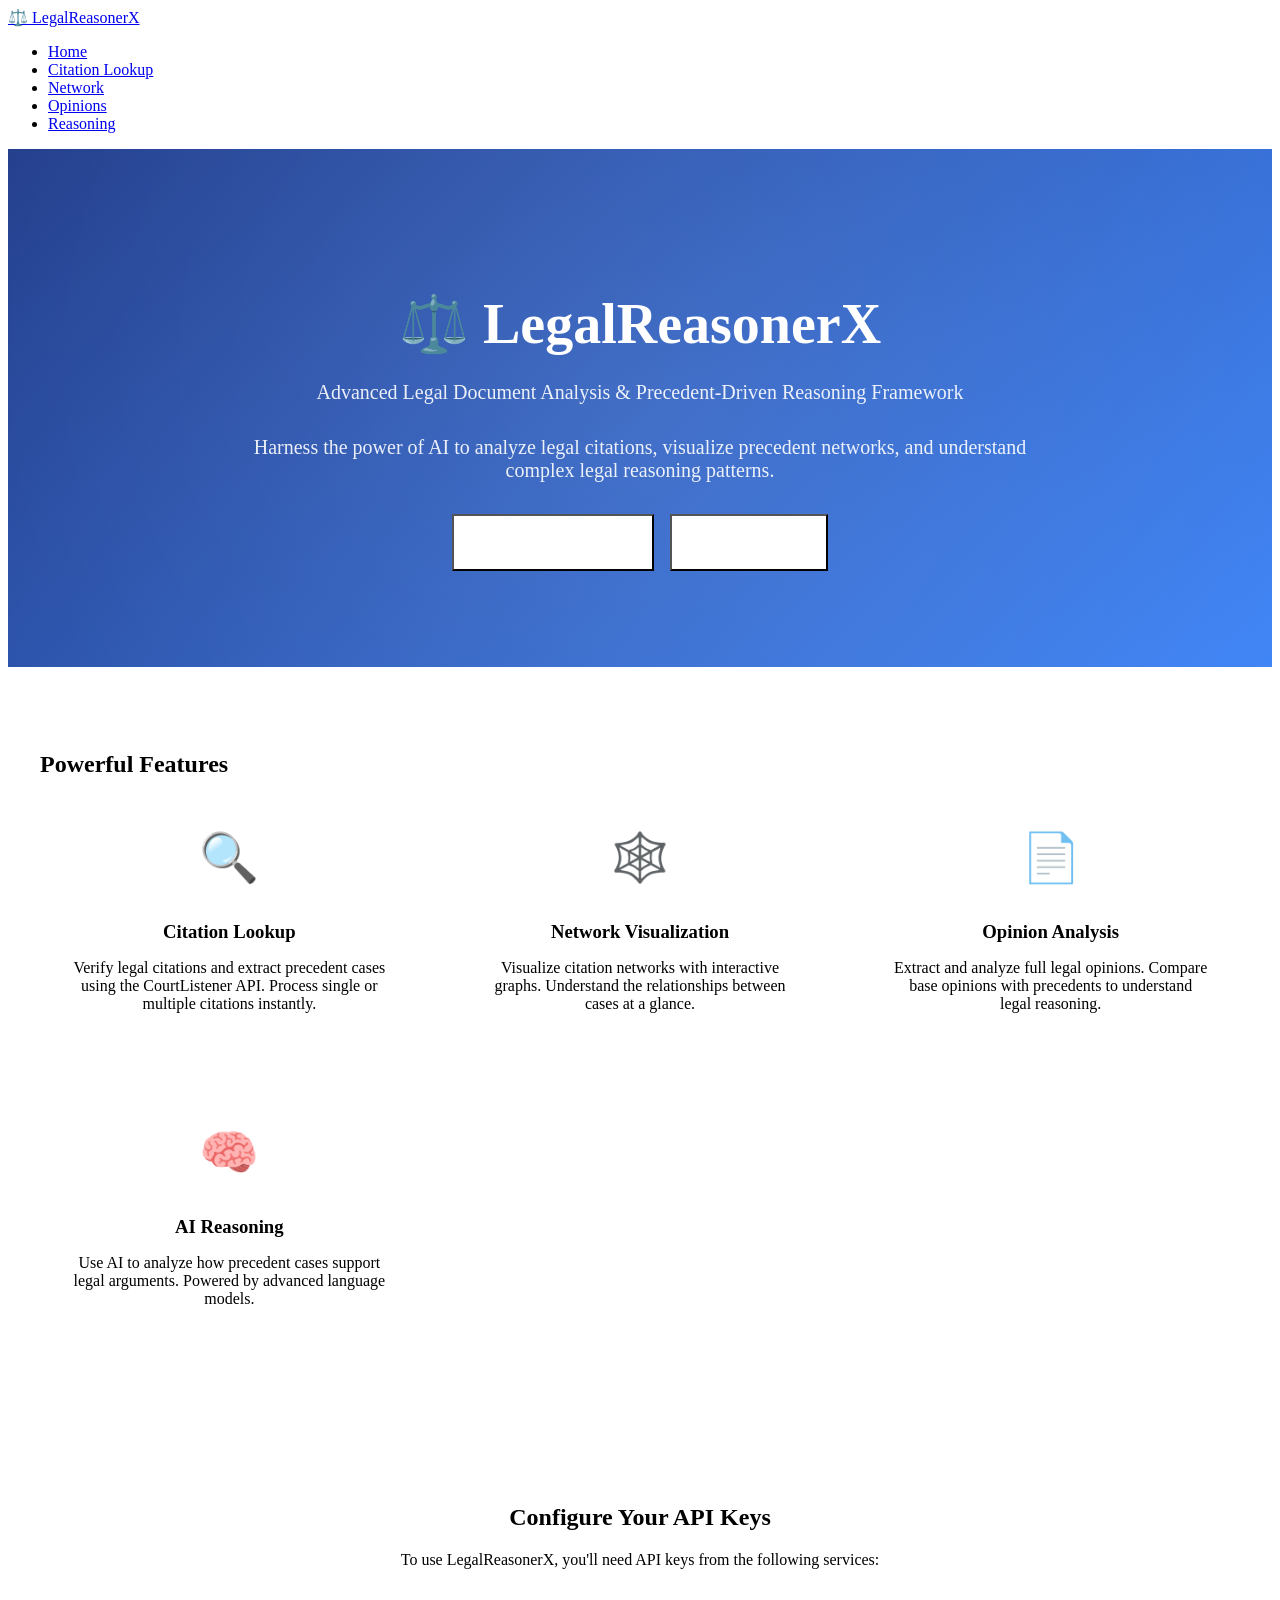
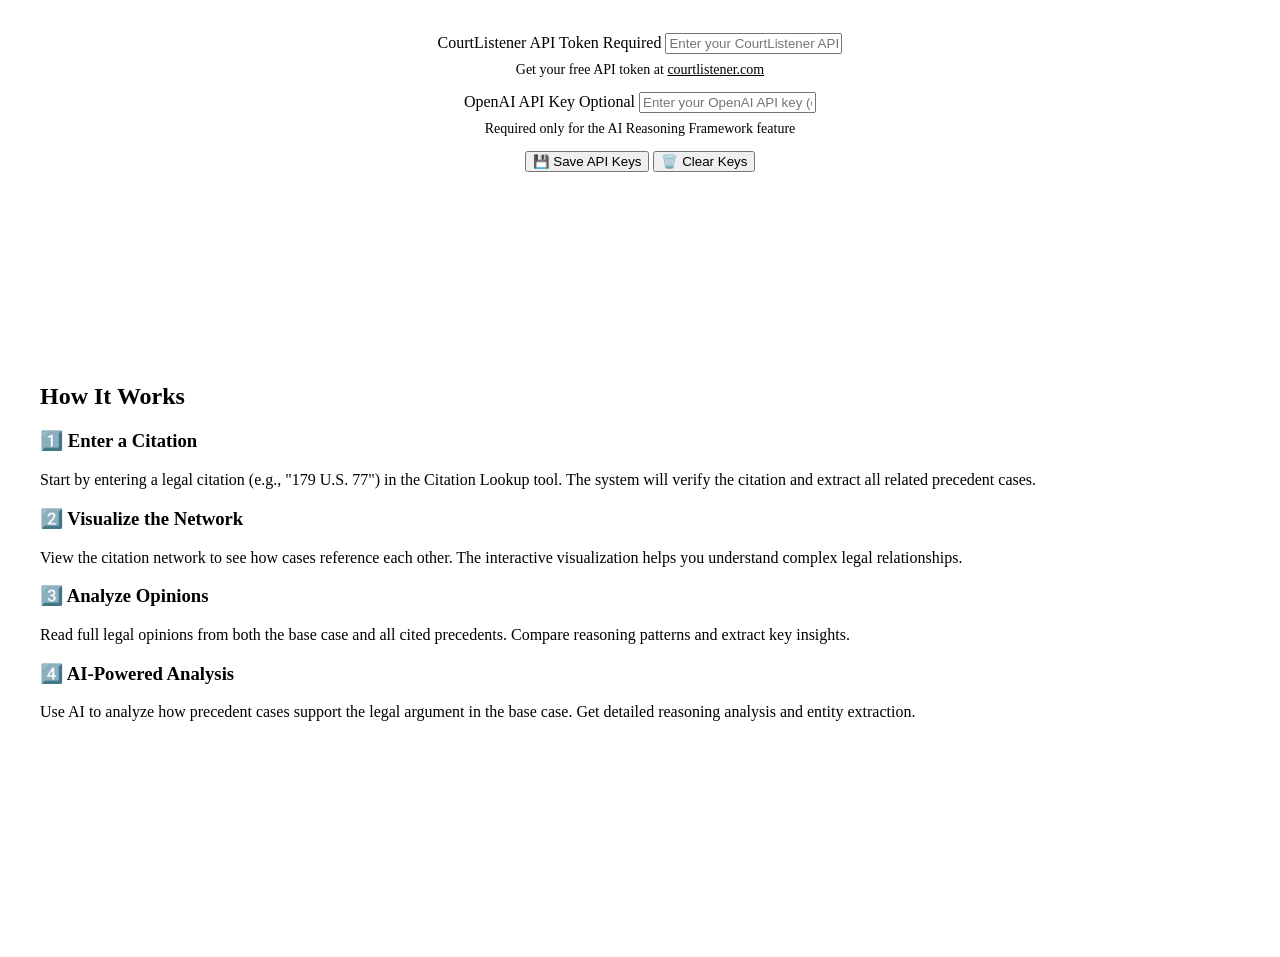
==== frontend/index.html @ f6cf5704 "Transform Streamlit app to modern web application with micro-interactions 🎨 Major Transformation: - " ====
<!DOCTYPE html>
<html lang="en">
<head>
    <meta charset="UTF-8">
    <meta name="viewport" content="width=device-width, initial-scale=1.0">
    <title>LegalReasonerX - Legal Document Analysis System</title>
    <link rel="stylesheet" href="/css/main.css">
    <link href="https://fonts.googleapis.com/css2?family=Inter:wght@400;500;600;700;800&display=swap" rel="stylesheet">
    <style>
        /* Landing Page Specific Styles */
        .hero {
            background: linear-gradient(135deg, #1E3A8A 0%, #3B82F6 100%);
            color: white;
            padding: 6rem 2rem;
            text-align: center;
            position: relative;
            overflow: hidden;
        }

        .hero::before {
            content: '';
            position: absolute;
            top: -50%;
            right: -50%;
            width: 200%;
            height: 200%;
            background: radial-gradient(circle, rgba(255,255,255,0.1) 0%, transparent 70%);
            animation: pulse 4s ease-in-out infinite;
        }

        .hero-content {
            position: relative;
            z-index: 1;
            max-width: 800px;
            margin: 0 auto;
        }

        .hero h1 {
            color: white;
            font-size: 3.5rem;
            margin-bottom: 1.5rem;
            animation: slideInDown 0.8s ease-out;
        }

        .hero p {
            color: rgba(255, 255, 255, 0.9);
            font-size: 1.25rem;
            margin-bottom: 2rem;
            animation: slideInUp 0.8s ease-out 0.2s both;
        }

        .hero-buttons {
            display: flex;
            gap: 1rem;
            justify-content: center;
            flex-wrap: wrap;
            animation: slideInUp 0.8s ease-out 0.4s both;
        }

        .hero-buttons .btn {
            padding: 1rem 2rem;
            font-size: 1.1rem;
            background: white;
            color: var(--primary);
        }

        .hero-buttons .btn:hover {
            transform: translateY(-3px) scale(1.05);
            box-shadow: 0 10px 30px rgba(0,0,0,0.3);
        }

        .features {
            padding: 4rem 2rem;
            background: white;
        }

        .features-grid {
            display: grid;
            grid-template-columns: repeat(auto-fit, minmax(280px, 1fr));
            gap: 2rem;
            max-width: 1200px;
            margin: 0 auto;
        }

        .feature-card {
            background: white;
            border: 2px solid var(--border);
            border-radius: var(--radius-lg);
            padding: 2rem;
            text-align: center;
            transition: all var(--transition-base);
            cursor: pointer;
            position: relative;
            overflow: hidden;
        }

        .feature-card::before {
            content: '';
            position: absolute;
            top: 0;
            left: -100%;
            width: 100%;
            height: 100%;
            background: linear-gradient(90deg, transparent, rgba(59, 130, 246, 0.1), transparent);
            transition: left 0.5s;
        }

        .feature-card:hover {
            border-color: var(--primary-light);
            transform: translateY(-8px);
            box-shadow: 0 15px 40px var(--shadow-lg);
        }

        .feature-card:hover::before {
            left: 100%;
        }

        .feature-icon {
            font-size: 3rem;
            margin-bottom: 1rem;
            display: inline-block;
            transition: transform var(--transition-base);
        }

        .feature-card:hover .feature-icon {
            transform: scale(1.2) rotate(5deg);
        }

        .feature-card h3 {
            color: var(--primary);
            margin-bottom: 1rem;
        }

        .feature-card p {
            color: var(--text-secondary);
        }

        .cta-section {
            background: var(--bg-light);
            padding: 4rem 2rem;
            text-align: center;
        }

        .cta-content {
            max-width: 700px;
            margin: 0 auto;
        }

        .api-keys-section {
            background: white;
            padding: 2rem;
            border-radius: var(--radius-lg);
            max-width: 600px;
            margin: 2rem auto;
            box-shadow: 0 4px 20px var(--shadow);
        }

        .footer {
            background: var(--bg-dark);
            color: white;
            padding: 2rem;
            text-align: center;
        }

        .footer a {
            color: var(--primary-light);
            text-decoration: none;
            transition: color var(--transition-base);
        }

        .footer a:hover {
            color: white;
        }

        /* Floating animation */
        @keyframes float {
            0%, 100% {
                transform: translateY(0);
            }
            50% {
                transform: translateY(-10px);
            }
        }

        .floating {
            animation: float 3s ease-in-out infinite;
        }
    </style>
</head>
<body>
    <!-- Navigation -->
    <nav class="navbar">
        <div class="nav-container">
            <a href="/" class="logo">
                <span class="logo-icon">⚖️</span>
                <span>LegalReasonerX</span>
            </a>
            <ul class="nav-links">
                <li><a href="/" class="nav-link active">Home</a></li>
                <li><a href="/citation-lookup" class="nav-link">Citation Lookup</a></li>
                <li><a href="/network-viz" class="nav-link">Network</a></li>
                <li><a href="/opinion-analysis" class="nav-link">Opinions</a></li>
                <li><a href="/reasoning" class="nav-link">Reasoning</a></li>
            </ul>
        </div>
    </nav>

    <!-- Hero Section -->
    <section class="hero">
        <div class="hero-content">
            <h1 class="floating">⚖️ LegalReasonerX</h1>
            <p>Advanced Legal Document Analysis & Precedent-Driven Reasoning Framework</p>
            <p>Harness the power of AI to analyze legal citations, visualize precedent networks, and understand complex legal reasoning patterns.</p>
            <div class="hero-buttons">
                <button class="btn btn-primary" onclick="scrollToSection('features')">
                    Explore Features
                </button>
                <button class="btn btn-primary" onclick="scrollToSection('api-keys')">
                    Get Started
                </button>
            </div>
        </div>
    </section>

    <!-- Features Section -->
    <section class="features" id="features">
        <div class="container">
            <h2 class="text-center mb-4">Powerful Features</h2>
            <div class="features-grid">
                <div class="feature-card" onclick="window.location.href='/citation-lookup'">
                    <div class="feature-icon">🔍</div>
                    <h3>Citation Lookup</h3>
                    <p>Verify legal citations and extract precedent cases using the CourtListener API. Process single or multiple citations instantly.</p>
                </div>

                <div class="feature-card" onclick="window.location.href='/network-viz'">
                    <div class="feature-icon">🕸️</div>
                    <h3>Network Visualization</h3>
                    <p>Visualize citation networks with interactive graphs. Understand the relationships between cases at a glance.</p>
                </div>

                <div class="feature-card" onclick="window.location.href='/opinion-analysis'">
                    <div class="feature-icon">📄</div>
                    <h3>Opinion Analysis</h3>
                    <p>Extract and analyze full legal opinions. Compare base opinions with precedents to understand legal reasoning.</p>
                </div>

                <div class="feature-card" onclick="window.location.href='/reasoning'">
                    <div class="feature-icon">🧠</div>
                    <h3>AI Reasoning</h3>
                    <p>Use AI to analyze how precedent cases support legal arguments. Powered by advanced language models.</p>
                </div>
            </div>
        </div>
    </section>

    <!-- API Keys Section -->
    <section class="cta-section" id="api-keys">
        <div class="cta-content">
            <h2>Configure Your API Keys</h2>
            <p>To use LegalReasonerX, you'll need API keys from the following services:</p>

            <div class="api-keys-section">
                <form id="api-keys-form" onsubmit="saveApiKeys(event)">
                    <div class="input-group">
                        <label for="courtListenerToken">
                            CourtListener API Token <span class="badge">Required</span>
                        </label>
                        <input
                            type="password"
                            id="courtListenerToken"
                            placeholder="Enter your CourtListener API token"
                            required
                        >
                        <p style="font-size: 0.875rem; color: var(--text-secondary); margin-top: 0.5rem;">
                            Get your free API token at <a href="https://www.courtlistener.com/sign-in/" target="_blank" style="color: var(--primary-light);">courtlistener.com</a>
                        </p>
                    </div>

                    <div class="input-group">
                        <label for="openaiApiKey">
                            OpenAI API Key <span class="badge" style="background: var(--text-secondary);">Optional</span>
                        </label>
                        <input
                            type="password"
                            id="openaiApiKey"
                            placeholder="Enter your OpenAI API key (optional)"
                        >
                        <p style="font-size: 0.875rem; color: var(--text-secondary); margin-top: 0.5rem;">
                            Required only for the AI Reasoning Framework feature
                        </p>
                    </div>

                    <div class="flex gap-2" style="justify-content: center;">
                        <button type="submit" class="btn btn-primary">
                            💾 Save API Keys
                        </button>
                        <button type="button" class="btn btn-outline" onclick="clearApiKeys()">
                            🗑️ Clear Keys
                        </button>
                    </div>
                </form>

                <div id="keys-status" class="mt-3"></div>
            </div>
        </div>
    </section>

    <!-- How It Works Section -->
    <section class="features">
        <div class="container">
            <h2 class="text-center mb-4">How It Works</h2>
            <div class="grid grid-2">
                <div class="card">
                    <h3>1️⃣ Enter a Citation</h3>
                    <p>Start by entering a legal citation (e.g., "179 U.S. 77") in the Citation Lookup tool. The system will verify the citation and extract all related precedent cases.</p>
                </div>

                <div class="card">
                    <h3>2️⃣ Visualize the Network</h3>
                    <p>View the citation network to see how cases reference each other. The interactive visualization helps you understand complex legal relationships.</p>
                </div>

                <div class="card">
                    <h3>3️⃣ Analyze Opinions</h3>
                    <p>Read full legal opinions from both the base case and all cited precedents. Compare reasoning patterns and extract key insights.</p>
                </div>

                <div class="card">
                    <h3>4️⃣ AI-Powered Analysis</h3>
                    <p>Use AI to analyze how precedent cases support the legal argument in the base case. Get detailed reasoning analysis and entity extraction.</p>
                </div>
            </div>
        </div>
    </section>

    <!-- Footer -->
    <footer class="footer">
        <p>&copy; 2024 LegalReasonerX - A Framework for Legal Document Analysis and Reasoning</p>
        <p>Created by David Akinboro | <a href="https://github.com/daka13/LegalReasonerX" target="_blank">View on GitHub</a></p>
    </footer>

    <script src="/js/utils.js"></script>
    <script>
        // Load saved API keys on page load
        window.addEventListener('DOMContentLoaded', () => {
            const courtListenerToken = Storage.getCourtListenerToken();
            const openaiApiKey = Storage.getOpenAIKey();

            if (courtListenerToken) {
                document.getElementById('courtListenerToken').value = courtListenerToken;
            }

            if (openaiApiKey) {
                document.getElementById('openaiApiKey').value = openaiApiKey;
            }

            updateKeysStatus();
        });

        function saveApiKeys(event) {
            event.preventDefault();

            const courtListenerToken = document.getElementById('courtListenerToken').value;
            const openaiApiKey = document.getElementById('openaiApiKey').value;

            if (courtListenerToken) {
                Storage.setCourtListenerToken(courtListenerToken);
            }

            if (openaiApiKey) {
                Storage.setOpenAIKey(openaiApiKey);
            }

            UI.showSuccess('API keys saved successfully!');
            updateKeysStatus();
        }

        function clearApiKeys() {
            if (confirm('Are you sure you want to clear all API keys?')) {
                Storage.remove(STORAGE_KEYS.COURT_LISTENER_TOKEN);
                Storage.remove(STORAGE_KEYS.OPENAI_API_KEY);
                document.getElementById('courtListenerToken').value = '';
                document.getElementById('openaiApiKey').value = '';
                UI.showInfo('API keys cleared');
                updateKeysStatus();
            }
        }

        function updateKeysStatus() {
            const statusDiv = document.getElementById('keys-status');
            const courtListenerToken = Storage.getCourtListenerToken();
            const openaiApiKey = Storage.getOpenAIKey();

            let statusHTML = '<div style="display: flex; gap: 1rem; justify-content: center; flex-wrap: wrap;">';

            if (courtListenerToken) {
                statusHTML += '<span class="badge" style="background: var(--secondary);">✓ CourtListener Key Saved</span>';
            }

            if (openaiApiKey) {
                statusHTML += '<span class="badge" style="background: var(--secondary);">✓ OpenAI Key Saved</span>';
            }

            statusHTML += '</div>';

            statusDiv.innerHTML = statusHTML;
        }

        function scrollToSection(sectionId) {
            const section = document.getElementById(sectionId);
            if (section) {
                section.scrollIntoView({ behavior: 'smooth', block: 'start' });
            }
        }

        // Add stagger animation to feature cards
        document.addEventListener('DOMContentLoaded', () => {
            const featureCards = document.querySelectorAll('.feature-card');
            featureCards.forEach((card, index) => {
                card.style.animation = `slideInUp 0.6s ease-out ${index * 0.1}s both`;
            });

            const cards = document.querySelectorAll('.card');
            cards.forEach((card, index) => {
                card.style.animation = `scaleIn 0.6s ease-out ${index * 0.1}s both`;
            });
        });
    </script>
</body>
</html>
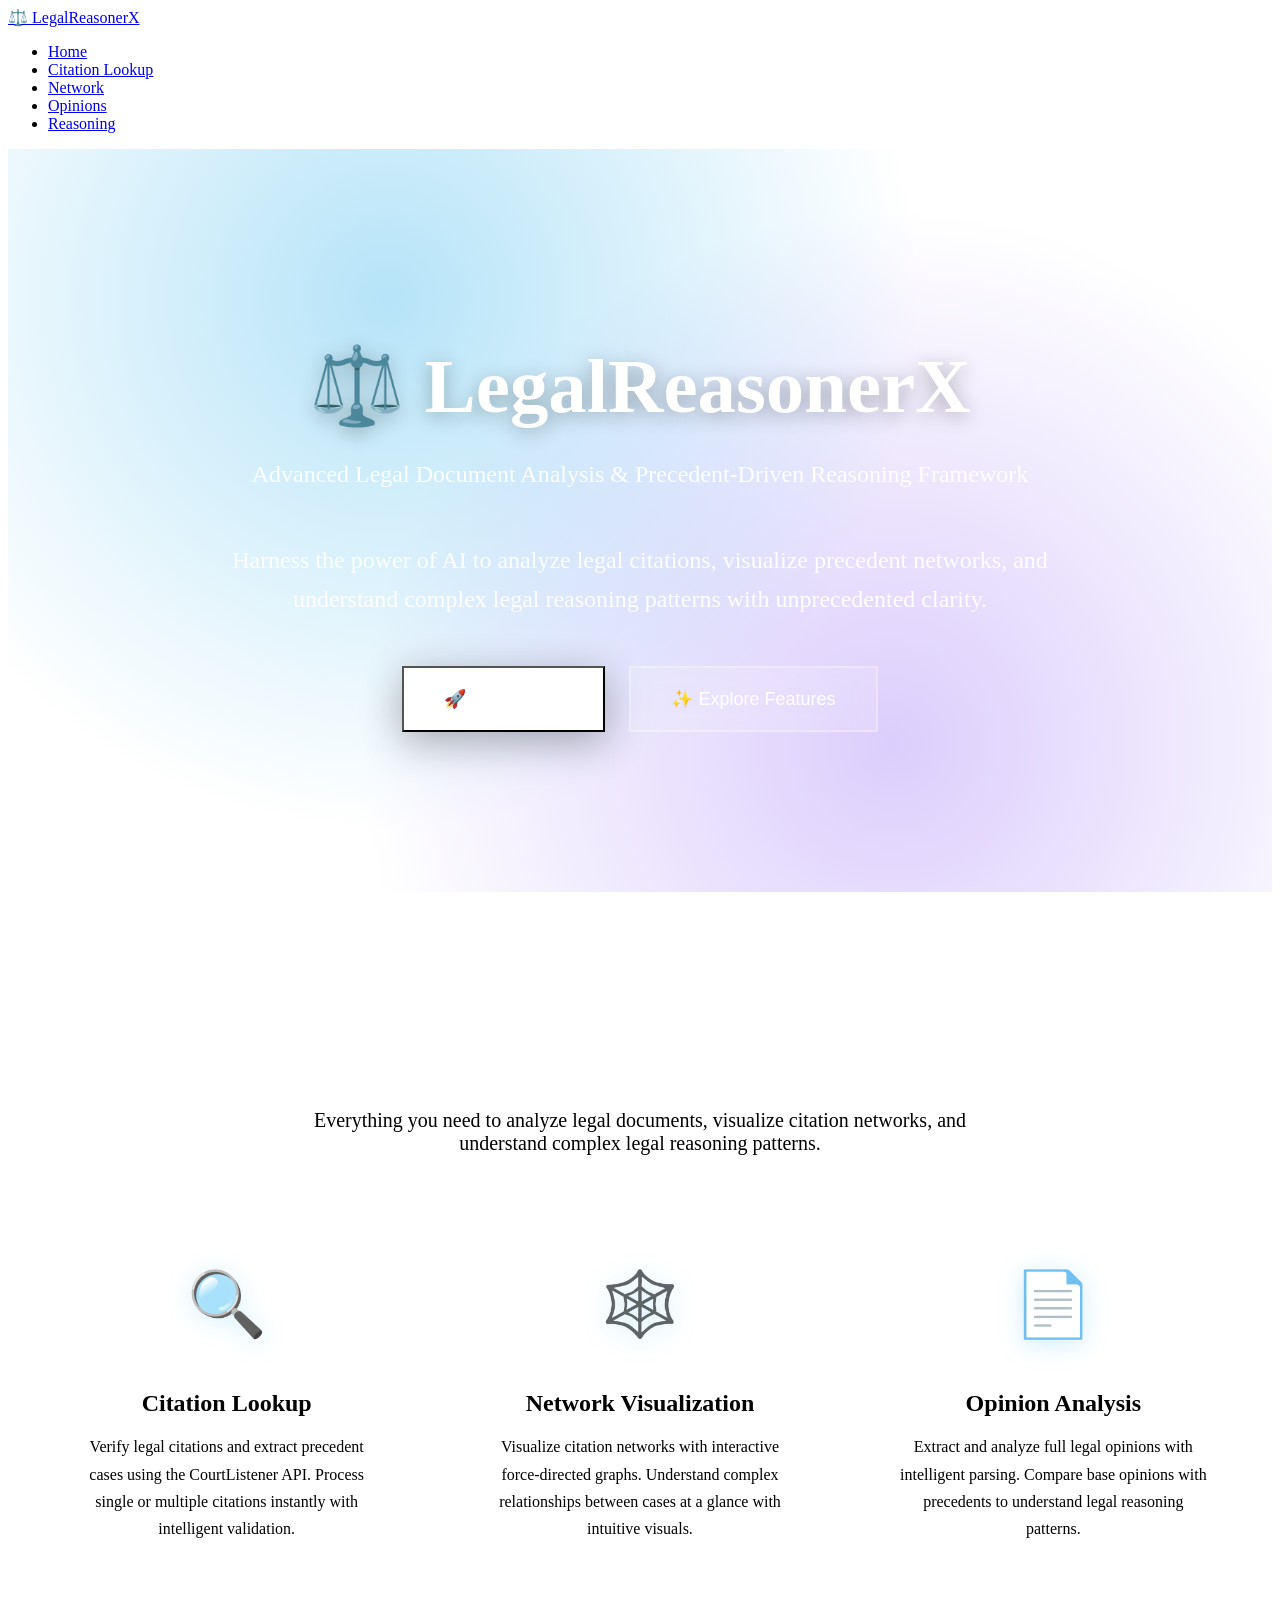
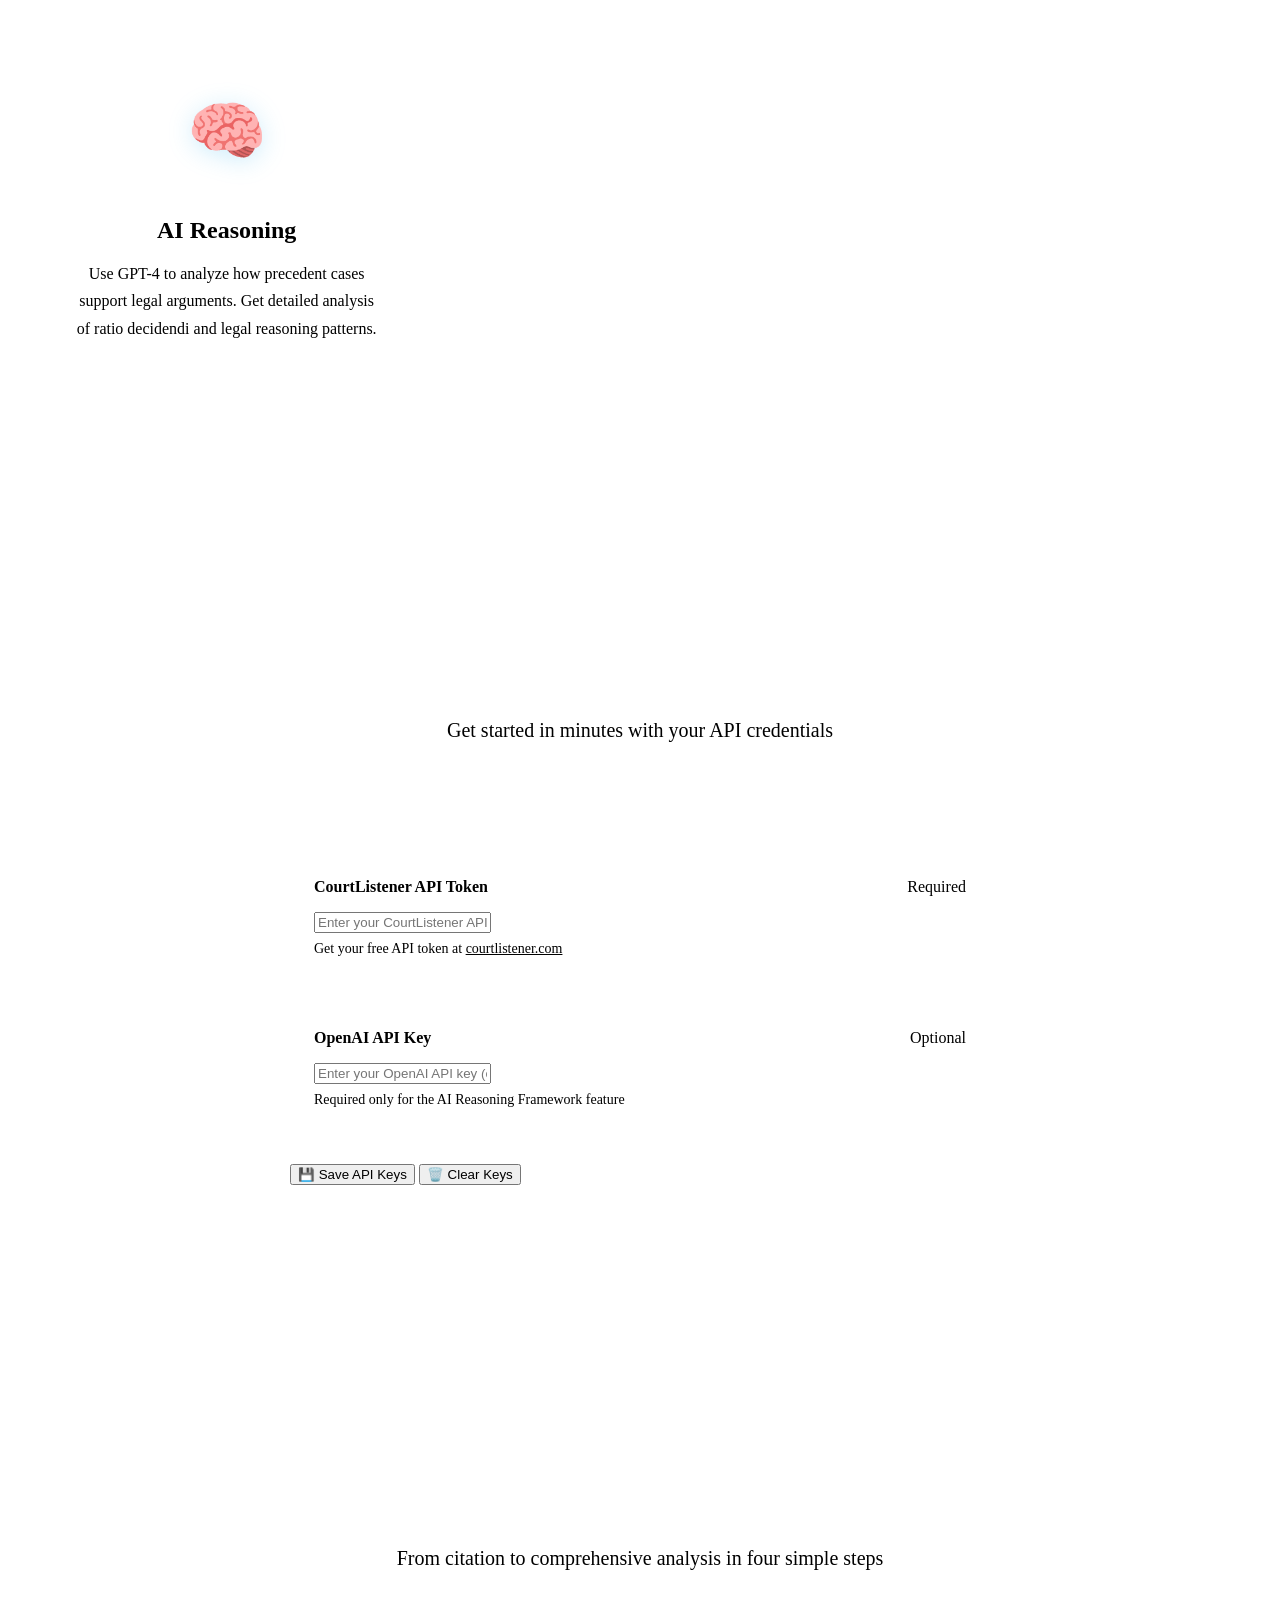
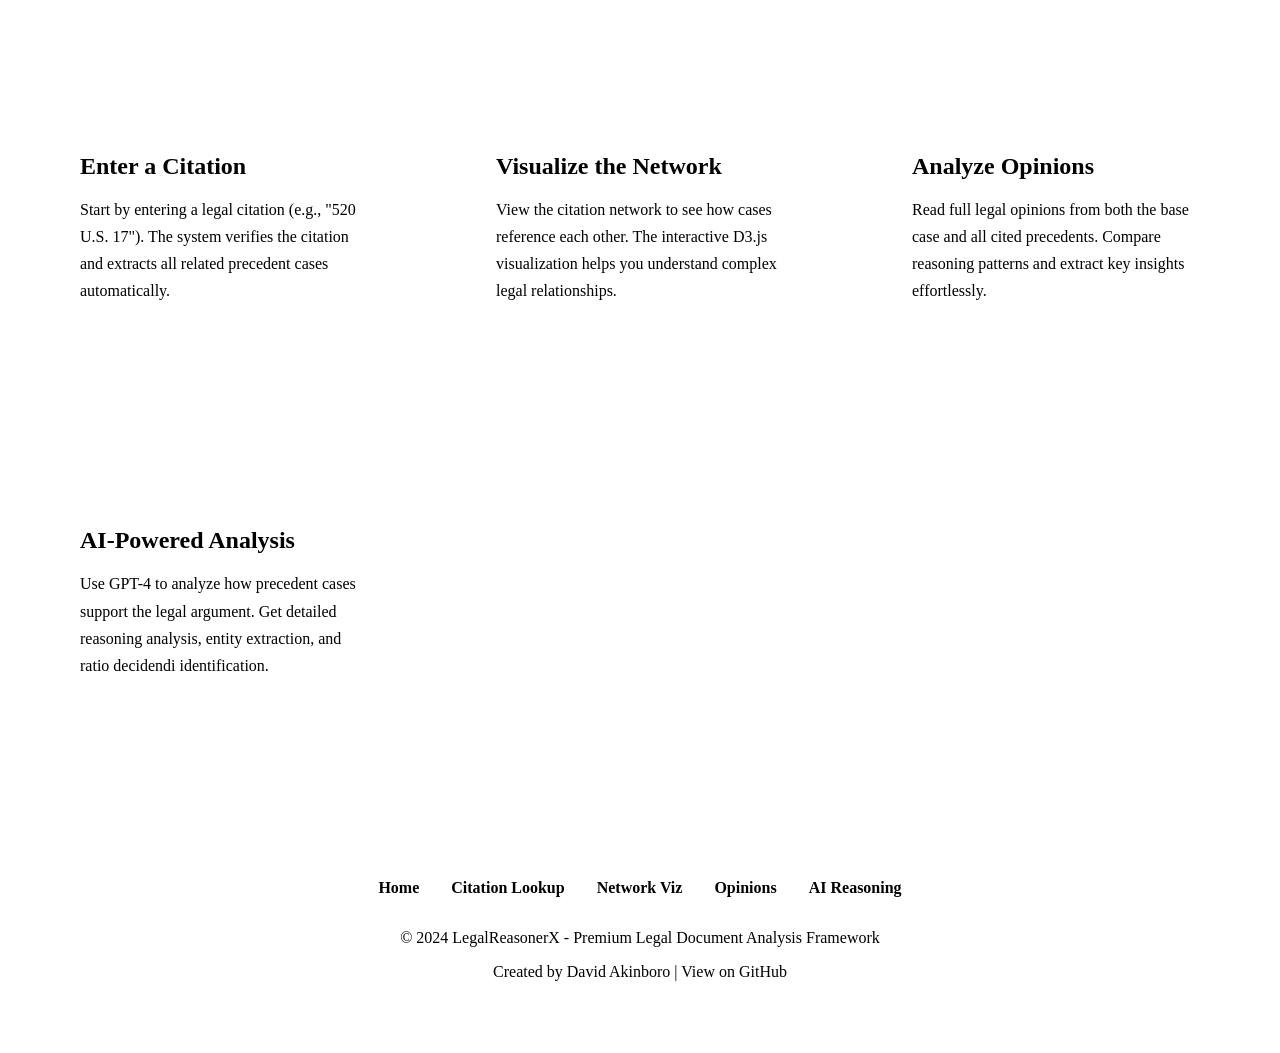
==== commit 295bd34b: "Premium Design Overhaul: Elevate from generic to sophisticated 🎨 Complete Visual Redesign: - New pre" ====
--- a/frontend/index.html
+++ b/frontend/index.html
@@ -3,15 +3,14 @@
 <head>
     <meta charset="UTF-8">
     <meta name="viewport" content="width=device-width, initial-scale=1.0">
-    <title>LegalReasonerX - Legal Document Analysis System</title>
+    <title>LegalReasonerX - Premium Legal Document Analysis</title>
     <link rel="stylesheet" href="/css/main.css">
-    <link href="https://fonts.googleapis.com/css2?family=Inter:wght@400;500;600;700;800&display=swap" rel="stylesheet">
     <style>
-        /* Landing Page Specific Styles */
+        /* Premium Hero Section */
         .hero {
-            background: linear-gradient(135deg, #1E3A8A 0%, #3B82F6 100%);
+            background: var(--gradient-hero);
             color: white;
-            padding: 6rem 2rem;
+            padding: 8rem 2rem 10rem;
             text-align: center;
             position: relative;
             overflow: hidden;
@@ -20,75 +19,127 @@
         .hero::before {
             content: '';
             position: absolute;
-            top: -50%;
-            right: -50%;
-            width: 200%;
-            height: 200%;
-            background: radial-gradient(circle, rgba(255,255,255,0.1) 0%, transparent 70%);
-            animation: pulse 4s ease-in-out infinite;
+            inset: 0;
+            background:
+                radial-gradient(circle at 30% 20%, rgba(14, 165, 233, 0.3) 0%, transparent 50%),
+                radial-gradient(circle at 70% 80%, rgba(139, 92, 246, 0.3) 0%, transparent 50%);
+            animation: pulse 8s ease-in-out infinite;
+        }
+
+        .hero::after {
+            content: '';
+            position: absolute;
+            bottom: 0;
+            left: 0;
+            right: 0;
+            height: 120px;
+            background: linear-gradient(180deg, transparent 0%, var(--neutral-50) 100%);
         }
 
         .hero-content {
             position: relative;
             z-index: 1;
-            max-width: 800px;
+            max-width: 900px;
             margin: 0 auto;
         }
 
         .hero h1 {
             color: white;
-            font-size: 3.5rem;
+            font-size: clamp(3rem, 6vw, 5rem);
             margin-bottom: 1.5rem;
             animation: slideInDown 0.8s ease-out;
-        }
-
-        .hero p {
-            color: rgba(255, 255, 255, 0.9);
-            font-size: 1.25rem;
-            margin-bottom: 2rem;
+            -webkit-text-fill-color: white;
+            text-shadow: 0 4px 20px rgba(0, 0, 0, 0.3);
+        }
+
+        .hero-subtitle {
+            font-size: clamp(1.25rem, 2vw, 1.5rem);
+            color: rgba(255, 255, 255, 0.95);
+            margin-bottom: 3rem;
             animation: slideInUp 0.8s ease-out 0.2s both;
+            font-weight: 400;
+            line-height: 1.6;
         }
 
         .hero-buttons {
             display: flex;
-            gap: 1rem;
+            gap: 1.5rem;
             justify-content: center;
             flex-wrap: wrap;
             animation: slideInUp 0.8s ease-out 0.4s both;
         }
 
         .hero-buttons .btn {
-            padding: 1rem 2rem;
-            font-size: 1.1rem;
+            padding: 1.25rem 2.5rem;
+            font-size: 1.125rem;
+        }
+
+        .btn-hero-primary {
             background: white;
-            color: var(--primary);
-        }
-
-        .hero-buttons .btn:hover {
-            transform: translateY(-3px) scale(1.05);
-            box-shadow: 0 10px 30px rgba(0,0,0,0.3);
-        }
-
+            color: var(--neutral-900);
+            box-shadow: 0 10px 40px rgba(0, 0, 0, 0.3);
+        }
+
+        .btn-hero-primary:hover {
+            transform: translateY(-4px) scale(1.02);
+            box-shadow: 0 15px 50px rgba(0, 0, 0, 0.4);
+        }
+
+        .btn-hero-secondary {
+            background: rgba(255, 255, 255, 0.15);
+            backdrop-filter: blur(10px);
+            color: white;
+            border: 2px solid rgba(255, 255, 255, 0.3);
+        }
+
+        .btn-hero-secondary:hover {
+            background: rgba(255, 255, 255, 0.25);
+            border-color: rgba(255, 255, 255, 0.5);
+            transform: translateY(-4px);
+        }
+
+        /* Premium Feature Cards */
         .features {
-            padding: 4rem 2rem;
-            background: white;
+            padding: 6rem 2rem;
+            position: relative;
+        }
+
+        .section-header {
+            text-align: center;
+            max-width: 700px;
+            margin: 0 auto 4rem;
+        }
+
+        .section-title {
+            font-size: clamp(2.5rem, 4vw, 3.5rem);
+            margin-bottom: 1rem;
+            background: var(--gradient-accent);
+            -webkit-background-clip: text;
+            -webkit-text-fill-color: transparent;
+            background-clip: text;
+        }
+
+        .section-subtitle {
+            font-size: 1.25rem;
+            color: var(--neutral-600);
         }
 
         .features-grid {
             display: grid;
-            grid-template-columns: repeat(auto-fit, minmax(280px, 1fr));
-            gap: 2rem;
-            max-width: 1200px;
+            grid-template-columns: repeat(auto-fit, minmax(300px, 1fr));
+            gap: 2.5rem;
+            max-width: 1400px;
             margin: 0 auto;
         }
 
         .feature-card {
-            background: white;
-            border: 2px solid var(--border);
-            border-radius: var(--radius-lg);
-            padding: 2rem;
+            background: rgba(255, 255, 255, 0.8);
+            backdrop-filter: blur(20px);
+            border: 2px solid var(--neutral-200);
+            border-radius: var(--radius-2xl);
+            padding: 3rem 2rem;
             text-align: center;
-            transition: all var(--transition-base);
+            transition: all var(--transition-slow);
             cursor: pointer;
             position: relative;
             overflow: hidden;
@@ -97,73 +148,149 @@
         .feature-card::before {
             content: '';
             position: absolute;
-            top: 0;
-            left: -100%;
-            width: 100%;
-            height: 100%;
-            background: linear-gradient(90deg, transparent, rgba(59, 130, 246, 0.1), transparent);
-            transition: left 0.5s;
+            inset: 0;
+            background: var(--gradient-accent);
+            opacity: 0;
+            transition: opacity var(--transition-base);
+        }
+
+        .feature-card:hover::before {
+            opacity: 0.05;
         }
 
         .feature-card:hover {
-            border-color: var(--primary-light);
+            transform: translateY(-12px);
+            box-shadow: var(--shadow-2xl);
+            border-color: var(--secondary);
+        }
+
+        .feature-icon {
+            font-size: 4rem;
+            margin-bottom: 1.5rem;
+            display: inline-block;
+            transition: transform var(--transition-bounce);
+            filter: drop-shadow(0 4px 12px rgba(14, 165, 233, 0.2));
+        }
+
+        .feature-card:hover .feature-icon {
+            transform: scale(1.2) rotate(-5deg);
+        }
+
+        .feature-card h3 {
+            color: var(--neutral-900);
+            margin-bottom: 1rem;
+            font-size: 1.5rem;
+        }
+
+        .feature-card p {
+            color: var(--neutral-600);
+            line-height: 1.7;
+        }
+
+        /* Premium CTA Section */
+        .cta-section {
+            background: var(--neutral-100);
+            padding: 6rem 2rem;
+            position: relative;
+        }
+
+        .api-keys-section {
+            background: rgba(255, 255, 255, 0.9);
+            backdrop-filter: blur(20px);
+            padding: 3rem;
+            border-radius: var(--radius-2xl);
+            max-width: 700px;
+            margin: 3rem auto 0;
+            box-shadow: var(--shadow-xl);
+            border: 1px solid var(--neutral-200);
+        }
+
+        .keys-grid {
+            display: grid;
+            gap: 1.5rem;
+            margin-bottom: 2rem;
+        }
+
+        .key-card {
+            background: var(--neutral-50);
+            padding: 1.5rem;
+            border-radius: var(--radius-lg);
+            border: 2px solid var(--neutral-200);
+            transition: all var(--transition-base);
+        }
+
+        .key-card:hover {
+            border-color: var(--secondary);
+            box-shadow: var(--shadow-md);
+        }
+
+        .key-header {
+            display: flex;
+            justify-content: space-between;
+            align-items: center;
+            margin-bottom: 1rem;
+        }
+
+        /* How It Works Section */
+        .how-it-works {
+            padding: 6rem 2rem;
+            background: white;
+        }
+
+        .steps-grid {
+            display: grid;
+            grid-template-columns: repeat(auto-fit, minmax(280px, 1fr));
+            gap: 3rem;
+            max-width: 1400px;
+            margin: 0 auto;
+        }
+
+        .step-card {
+            position: relative;
+            padding: 2.5rem;
+            background: var(--neutral-50);
+            border-radius: var(--radius-2xl);
+            border: 2px solid var(--neutral-200);
+            transition: all var(--transition-base);
+        }
+
+        .step-card:hover {
             transform: translateY(-8px);
-            box-shadow: 0 15px 40px var(--shadow-lg);
-        }
-
-        .feature-card:hover::before {
-            left: 100%;
-        }
-
-        .feature-icon {
+            box-shadow: var(--shadow-xl);
+            border-color: var(--secondary);
+        }
+
+        .step-number {
             font-size: 3rem;
+            font-weight: 800;
+            background: var(--gradient-accent);
+            -webkit-background-clip: text;
+            -webkit-text-fill-color: transparent;
+            background-clip: text;
             margin-bottom: 1rem;
-            display: inline-block;
-            transition: transform var(--transition-base);
-        }
-
-        .feature-card:hover .feature-icon {
-            transform: scale(1.2) rotate(5deg);
-        }
-
-        .feature-card h3 {
-            color: var(--primary);
+        }
+
+        .step-card h3 {
+            font-size: 1.5rem;
             margin-bottom: 1rem;
-        }
-
-        .feature-card p {
-            color: var(--text-secondary);
-        }
-
-        .cta-section {
-            background: var(--bg-light);
-            padding: 4rem 2rem;
+            color: var(--neutral-900);
+        }
+
+        .step-card p {
+            color: var(--neutral-600);
+            line-height: 1.7;
+        }
+
+        /* Footer */
+        .footer {
+            background: var(--neutral-900);
+            color: var(--neutral-300);
+            padding: 3rem 2rem;
             text-align: center;
         }
 
-        .cta-content {
-            max-width: 700px;
-            margin: 0 auto;
-        }
-
-        .api-keys-section {
-            background: white;
-            padding: 2rem;
-            border-radius: var(--radius-lg);
-            max-width: 600px;
-            margin: 2rem auto;
-            box-shadow: 0 4px 20px var(--shadow);
-        }
-
-        .footer {
-            background: var(--bg-dark);
-            color: white;
-            padding: 2rem;
-            text-align: center;
-        }
-
         .footer a {
-            color: var(--primary-light);
+            color: var(--secondary-light);
             text-decoration: none;
             transition: color var(--transition-base);
         }
@@ -172,18 +299,23 @@
             color: white;
         }
 
-        /* Floating animation */
-        @keyframes float {
-            0%, 100% {
-                transform: translateY(0);
-            }
-            50% {
-                transform: translateY(-10px);
-            }
-        }
-
-        .floating {
-            animation: float 3s ease-in-out infinite;
+        .footer-links {
+            display: flex;
+            gap: 2rem;
+            justify-content: center;
+            margin-bottom: 2rem;
+            flex-wrap: wrap;
+        }
+
+        .footer-link {
+            color: var(--neutral-400);
+            text-decoration: none;
+            font-weight: 600;
+            transition: color var(--transition-base);
+        }
+
+        .footer-link:hover {
+            color: var(--secondary-light);
         }
     </style>
 </head>
@@ -208,15 +340,20 @@
     <!-- Hero Section -->
     <section class="hero">
         <div class="hero-content">
-            <h1 class="floating">⚖️ LegalReasonerX</h1>
-            <p>Advanced Legal Document Analysis & Precedent-Driven Reasoning Framework</p>
-            <p>Harness the power of AI to analyze legal citations, visualize precedent networks, and understand complex legal reasoning patterns.</p>
+            <h1>⚖️ LegalReasonerX</h1>
+            <p class="hero-subtitle">
+                Advanced Legal Document Analysis & Precedent-Driven Reasoning Framework
+            </p>
+            <p class="hero-subtitle">
+                Harness the power of AI to analyze legal citations, visualize precedent networks,
+                and understand complex legal reasoning patterns with unprecedented clarity.
+            </p>
             <div class="hero-buttons">
-                <button class="btn btn-primary" onclick="scrollToSection('features')">
-                    Explore Features
+                <button class="btn btn-hero-primary" onclick="scrollToSection('get-started')">
+                    🚀 Get Started
                 </button>
-                <button class="btn btn-primary" onclick="scrollToSection('api-keys')">
-                    Get Started
+                <button class="btn btn-hero-secondary" onclick="scrollToSection('features')">
+                    ✨ Explore Features
                 </button>
             </div>
         </div>
@@ -224,125 +361,181 @@
 
     <!-- Features Section -->
     <section class="features" id="features">
-        <div class="container">
-            <h2 class="text-center mb-4">Powerful Features</h2>
-            <div class="features-grid">
-                <div class="feature-card" onclick="window.location.href='/citation-lookup'">
-                    <div class="feature-icon">🔍</div>
-                    <h3>Citation Lookup</h3>
-                    <p>Verify legal citations and extract precedent cases using the CourtListener API. Process single or multiple citations instantly.</p>
-                </div>
-
-                <div class="feature-card" onclick="window.location.href='/network-viz'">
-                    <div class="feature-icon">🕸️</div>
-                    <h3>Network Visualization</h3>
-                    <p>Visualize citation networks with interactive graphs. Understand the relationships between cases at a glance.</p>
-                </div>
-
-                <div class="feature-card" onclick="window.location.href='/opinion-analysis'">
-                    <div class="feature-icon">📄</div>
-                    <h3>Opinion Analysis</h3>
-                    <p>Extract and analyze full legal opinions. Compare base opinions with precedents to understand legal reasoning.</p>
-                </div>
-
-                <div class="feature-card" onclick="window.location.href='/reasoning'">
-                    <div class="feature-icon">🧠</div>
-                    <h3>AI Reasoning</h3>
-                    <p>Use AI to analyze how precedent cases support legal arguments. Powered by advanced language models.</p>
-                </div>
+        <div class="section-header">
+            <h2 class="section-title">Powerful Legal Analysis Tools</h2>
+            <p class="section-subtitle">
+                Everything you need to analyze legal documents, visualize citation networks,
+                and understand complex legal reasoning patterns.
+            </p>
+        </div>
+
+        <div class="features-grid">
+            <div class="feature-card" onclick="window.location.href='/citation-lookup'">
+                <div class="feature-icon">🔍</div>
+                <h3>Citation Lookup</h3>
+                <p>
+                    Verify legal citations and extract precedent cases using the CourtListener API.
+                    Process single or multiple citations instantly with intelligent validation.
+                </p>
+            </div>
+
+            <div class="feature-card" onclick="window.location.href='/network-viz'">
+                <div class="feature-icon">🕸️</div>
+                <h3>Network Visualization</h3>
+                <p>
+                    Visualize citation networks with interactive force-directed graphs.
+                    Understand complex relationships between cases at a glance with intuitive visuals.
+                </p>
+            </div>
+
+            <div class="feature-card" onclick="window.location.href='/opinion-analysis'">
+                <div class="feature-icon">📄</div>
+                <h3>Opinion Analysis</h3>
+                <p>
+                    Extract and analyze full legal opinions with intelligent parsing.
+                    Compare base opinions with precedents to understand legal reasoning patterns.
+                </p>
+            </div>
+
+            <div class="feature-card" onclick="window.location.href='/reasoning'">
+                <div class="feature-icon">🧠</div>
+                <h3>AI Reasoning</h3>
+                <p>
+                    Use GPT-4 to analyze how precedent cases support legal arguments.
+                    Get detailed analysis of ratio decidendi and legal reasoning patterns.
+                </p>
             </div>
         </div>
     </section>
 
-    <!-- API Keys Section -->
-    <section class="cta-section" id="api-keys">
-        <div class="cta-content">
-            <h2>Configure Your API Keys</h2>
-            <p>To use LegalReasonerX, you'll need API keys from the following services:</p>
-
-            <div class="api-keys-section">
-                <form id="api-keys-form" onsubmit="saveApiKeys(event)">
-                    <div class="input-group">
-                        <label for="courtListenerToken">
-                            CourtListener API Token <span class="badge">Required</span>
-                        </label>
+    <!-- Get Started Section -->
+    <section class="cta-section" id="get-started">
+        <div class="section-header">
+            <h2 class="section-title">Configure Your API Keys</h2>
+            <p class="section-subtitle">
+                Get started in minutes with your API credentials
+            </p>
+        </div>
+
+        <div class="api-keys-section">
+            <form id="api-keys-form" onsubmit="saveApiKeys(event)">
+                <div class="keys-grid">
+                    <div class="key-card">
+                        <div class="key-header">
+                            <label for="courtListenerToken" style="font-weight: 700; color: var(--neutral-900); margin: 0;">
+                                CourtListener API Token
+                            </label>
+                            <span class="badge">Required</span>
+                        </div>
                         <input
                             type="password"
                             id="courtListenerToken"
                             placeholder="Enter your CourtListener API token"
                             required
+                            style="margin-bottom: 0.5rem;"
                         >
-                        <p style="font-size: 0.875rem; color: var(--text-secondary); margin-top: 0.5rem;">
-                            Get your free API token at <a href="https://www.courtlistener.com/sign-in/" target="_blank" style="color: var(--primary-light);">courtlistener.com</a>
+                        <p style="font-size: 0.875rem; color: var(--neutral-600); margin: 0;">
+                            Get your free API token at <a href="https://www.courtlistener.com/sign-in/" target="_blank" style="color: var(--secondary);">courtlistener.com</a>
                         </p>
                     </div>
 
-                    <div class="input-group">
-                        <label for="openaiApiKey">
-                            OpenAI API Key <span class="badge" style="background: var(--text-secondary);">Optional</span>
-                        </label>
+                    <div class="key-card">
+                        <div class="key-header">
+                            <label for="openaiApiKey" style="font-weight: 700; color: var(--neutral-900); margin: 0;">
+                                OpenAI API Key
+                            </label>
+                            <span class="badge" style="background: var(--neutral-400);">Optional</span>
+                        </div>
                         <input
                             type="password"
                             id="openaiApiKey"
                             placeholder="Enter your OpenAI API key (optional)"
+                            style="margin-bottom: 0.5rem;"
                         >
-                        <p style="font-size: 0.875rem; color: var(--text-secondary); margin-top: 0.5rem;">
+                        <p style="font-size: 0.875rem; color: var(--neutral-600); margin: 0;">
                             Required only for the AI Reasoning Framework feature
                         </p>
                     </div>
-
-                    <div class="flex gap-2" style="justify-content: center;">
-                        <button type="submit" class="btn btn-primary">
-                            💾 Save API Keys
-                        </button>
-                        <button type="button" class="btn btn-outline" onclick="clearApiKeys()">
-                            🗑️ Clear Keys
-                        </button>
-                    </div>
-                </form>
+                </div>
+
+                <div class="flex gap-2" style="justify-content: center;">
+                    <button type="submit" class="btn btn-primary">
+                        💾 Save API Keys
+                    </button>
+                    <button type="button" class="btn btn-outline" onclick="clearApiKeys()">
+                        🗑️ Clear Keys
+                    </button>
+                </div>
 
                 <div id="keys-status" class="mt-3"></div>
-            </div>
+            </form>
         </div>
     </section>
 
     <!-- How It Works Section -->
-    <section class="features">
-        <div class="container">
-            <h2 class="text-center mb-4">How It Works</h2>
-            <div class="grid grid-2">
-                <div class="card">
-                    <h3>1️⃣ Enter a Citation</h3>
-                    <p>Start by entering a legal citation (e.g., "179 U.S. 77") in the Citation Lookup tool. The system will verify the citation and extract all related precedent cases.</p>
-                </div>
-
-                <div class="card">
-                    <h3>2️⃣ Visualize the Network</h3>
-                    <p>View the citation network to see how cases reference each other. The interactive visualization helps you understand complex legal relationships.</p>
-                </div>
-
-                <div class="card">
-                    <h3>3️⃣ Analyze Opinions</h3>
-                    <p>Read full legal opinions from both the base case and all cited precedents. Compare reasoning patterns and extract key insights.</p>
-                </div>
-
-                <div class="card">
-                    <h3>4️⃣ AI-Powered Analysis</h3>
-                    <p>Use AI to analyze how precedent cases support the legal argument in the base case. Get detailed reasoning analysis and entity extraction.</p>
-                </div>
+    <section class="how-it-works">
+        <div class="section-header">
+            <h2 class="section-title">How It Works</h2>
+            <p class="section-subtitle">
+                From citation to comprehensive analysis in four simple steps
+            </p>
+        </div>
+
+        <div class="steps-grid">
+            <div class="step-card" style="animation: slideInUp 0.6s ease-out;">
+                <div class="step-number">01</div>
+                <h3>Enter a Citation</h3>
+                <p>
+                    Start by entering a legal citation (e.g., "520 U.S. 17").
+                    The system verifies the citation and extracts all related precedent cases automatically.
+                </p>
+            </div>
+
+            <div class="step-card" style="animation: slideInUp 0.6s ease-out 0.1s both;">
+                <div class="step-number">02</div>
+                <h3>Visualize the Network</h3>
+                <p>
+                    View the citation network to see how cases reference each other.
+                    The interactive D3.js visualization helps you understand complex legal relationships.
+                </p>
+            </div>
+
+            <div class="step-card" style="animation: slideInUp 0.6s ease-out 0.2s both;">
+                <div class="step-number">03</div>
+                <h3>Analyze Opinions</h3>
+                <p>
+                    Read full legal opinions from both the base case and all cited precedents.
+                    Compare reasoning patterns and extract key insights effortlessly.
+                </p>
+            </div>
+
+            <div class="step-card" style="animation: slideInUp 0.6s ease-out 0.3s both;">
+                <div class="step-number">04</div>
+                <h3>AI-Powered Analysis</h3>
+                <p>
+                    Use GPT-4 to analyze how precedent cases support the legal argument.
+                    Get detailed reasoning analysis, entity extraction, and ratio decidendi identification.
+                </p>
             </div>
         </div>
     </section>
 
     <!-- Footer -->
     <footer class="footer">
-        <p>&copy; 2024 LegalReasonerX - A Framework for Legal Document Analysis and Reasoning</p>
+        <div class="footer-links">
+            <a href="/" class="footer-link">Home</a>
+            <a href="/citation-lookup" class="footer-link">Citation Lookup</a>
+            <a href="/network-viz" class="footer-link">Network Viz</a>
+            <a href="/opinion-analysis" class="footer-link">Opinions</a>
+            <a href="/reasoning" class="footer-link">AI Reasoning</a>
+        </div>
+        <p>&copy; 2024 LegalReasonerX - Premium Legal Document Analysis Framework</p>
         <p>Created by David Akinboro | <a href="https://github.com/daka13/LegalReasonerX" target="_blank">View on GitHub</a></p>
     </footer>
 
     <script src="/js/utils.js"></script>
     <script>
-        // Load saved API keys on page load
+        // Load saved API keys
         window.addEventListener('DOMContentLoaded', () => {
             const courtListenerToken = Storage.getCourtListenerToken();
             const openaiApiKey = Storage.getOpenAIKey();
@@ -372,7 +565,7 @@
                 Storage.setOpenAIKey(openaiApiKey);
             }
 
-            UI.showSuccess('API keys saved successfully!');
+            UI.showSuccess('🎉 API keys saved successfully!');
             updateKeysStatus();
         }
 
@@ -395,11 +588,11 @@
             let statusHTML = '<div style="display: flex; gap: 1rem; justify-content: center; flex-wrap: wrap;">';
 
             if (courtListenerToken) {
-                statusHTML += '<span class="badge" style="background: var(--secondary);">✓ CourtListener Key Saved</span>';
+                statusHTML += '<span class="badge" style="background: linear-gradient(135deg, #10B981 0%, #059669 100%);">✓ CourtListener Key Saved</span>';
             }
 
             if (openaiApiKey) {
-                statusHTML += '<span class="badge" style="background: var(--secondary);">✓ OpenAI Key Saved</span>';
+                statusHTML += '<span class="badge" style="background: linear-gradient(135deg, #10B981 0%, #059669 100%);">✓ OpenAI Key Saved</span>';
             }
 
             statusHTML += '</div>';
@@ -413,19 +606,6 @@
                 section.scrollIntoView({ behavior: 'smooth', block: 'start' });
             }
         }
-
-        // Add stagger animation to feature cards
-        document.addEventListener('DOMContentLoaded', () => {
-            const featureCards = document.querySelectorAll('.feature-card');
-            featureCards.forEach((card, index) => {
-                card.style.animation = `slideInUp 0.6s ease-out ${index * 0.1}s both`;
-            });
-
-            const cards = document.querySelectorAll('.card');
-            cards.forEach((card, index) => {
-                card.style.animation = `scaleIn 0.6s ease-out ${index * 0.1}s both`;
-            });
-        });
     </script>
 </body>
 </html>
